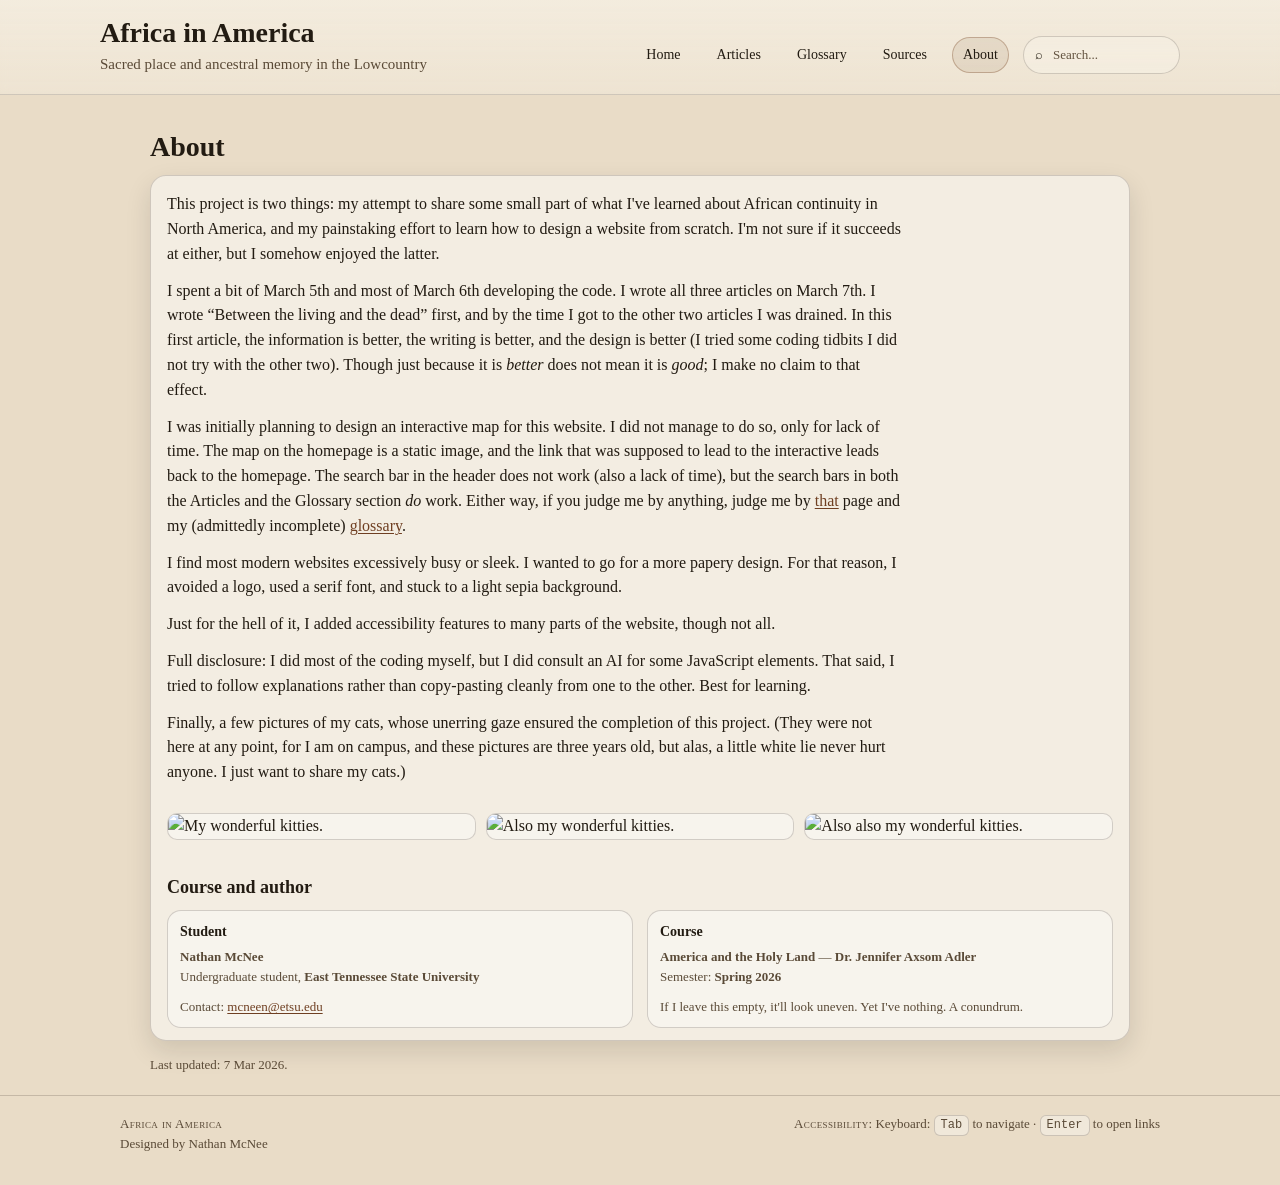
==== about.html @ f9c3b476 "Add files via upload" ====
<!doctype html>
<html lang="en">
<head>
  <meta charset="utf-8" />
  <meta name="viewport" content="width=device-width,initial-scale=1" />
  <title>About | Africa in America</title>

  <link rel="stylesheet" href="styles.css" />
</head>

<body>
  <header class="topbar">
    <div class="wrap topbar-inner">
      <div class="brand">
        <h1>Africa in America</h1>
        <p class="sub">Sacred place and ancestral memory in the Lowcountry</p>
      </div>

      <nav aria-label="Primary">
        <a href="index.html">Home</a>
        <a href="articles.html">Articles</a>
        <a href="glossary.html">Glossary</a>
        <a href="sources.html">Sources</a>
        <a href="about.html" aria-current="page">About</a>
            <div class="hero-tools">
              <label class="pill" aria-label="Search">
                <span aria-hidden="true">⌕</span>
                <input id="q" type="search" placeholder="Search..." />
              </label>
            </div>
      </nav>
    </div>
  </header>

  <main class="wrap">
    <div class="pagewrap">
      <header class="head">
        <h1>About</h1>
      </header>

      <article class="card cardpad content" aria-label="About page content">
        <p>This project is two things: my attempt to share some small part of what I've learned about African continuity in North America, and my painstaking effort to learn how to design a website from scratch. I'm not sure if it succeeds at either, but I somehow enjoyed the latter.</p>

        <p>I spent a bit of March 5th and most of March 6th developing the code. I wrote all three articles on March 7th. I wrote “Between the living and the dead” first, and by the time I got to the other two articles I was drained. In this first article, the information is better, the writing is better, and the design is better (I tried some coding tidbits I did not try with the other two). Though just because it is <em>better</em> does not mean it is <em>good</em>; I make no claim to that effect.</p>
        
        <p>I was initially planning to design an interactive map for this website. I did not manage to do so, only for lack of time. The map on the homepage is a static image, and the link that was supposed to lead to the interactive leads back to the homepage. The search bar in the header does not work (also a lack of time), but the search bars in both the Articles and the Glossary section <em>do</em> work. Either way, if you judge me by anything, judge me by <a href="posts/2026-03-07-between-living-and-dead.html">that</a> page and my (admittedly incomplete) <a href="glossary.html">glossary</a>.</p>

        <p>I find most modern websites excessively busy or sleek. I wanted to go for a more papery design. For that reason, I avoided a logo, used a serif font, and stuck to a light sepia background.</p>
        
        <p>Just for the hell of it, I added accessibility features to many parts of the website, though not all.</p>
      
        <p>Full disclosure: I did most of the coding myself, but I did consult an AI for some JavaScript elements. That said, I tried to follow explanations rather than copy-pasting cleanly from one to the other. Best for learning.</p>

        <p>Finally, a few pictures of my cats, whose unerring gaze ensured the completion of this project. (They were not here at any point, for I am on campus, and these pictures are three years old, but alas, a little white lie never hurt anyone. I just want to share my cats.)</a>

        <div class="cat-grid">
          <figure class="cat-card">
            <img src="images/cat-8.jpg" alt="My wonderful kitties." />
          </figure>

          <figure class="cat-card">
            <img src="images/cat-7.jpg" alt="Also my wonderful kitties." />
          </figure>

          <figure class="cat-card">
            <img src="images/cat-9.jpg" alt="Also also my wonderful kitties." />
          </figure>
        </div>

        <h2>Course and author</h2>
        <div class="meta">
          <div class="box">
            <h3>Student</h3>
            <p>
              <strong>Nathan McNee</strong><br />
              Undergraduate student, <strong>East Tennessee State University</strong>
            </p>
            <p class="small">
              Contact: <a href="mcneen@etsu.edu">mcneen@etsu.edu</a>
            </p>
          </div>

          <div class="box">
            <h3>Course</h3>
            <p>
              <strong>America and the Holy Land</strong> — <strong>Dr. Jennifer Axsom Adler</strong><br />
              Semester: <strong>Spring 2026</strong>
            </p>
            <p class="small">
              If I leave this empty, it'll look uneven. Yet I've nothing. A conundrum.
            </p>
          </div>
        </div>
      </article>

      <p class="small" style="margin-top: 14px;">
        Last updated: <time datetime="2026-03-07">7 Mar 2026</time>.
      </p>
    </div>
  </main>

  <footer>
    <div class="wrap">
      <div class="cols">
        <div>
          <div class="smallcaps">Africa in America</div>
          <div>Designed by Nathan McNee</div>
        </div>
        <div>
          <div><span class="smallcaps">Accessibility</span>: Keyboard: <span class="kbd">Tab</span> to navigate · <span class="kbd">Enter</span> to open links</div>
        </div>
      </div>
    </div>
  </footer>
</body>
</html>
---- styles.css ----
:root{
  --paper: #f6f0e4;
  --paper-2: #efe5d4;
  --paper-3: #e9dcc7;
  --ink: #221b12;
  --muted: #5a4a37;
  --rule: rgba(34, 27, 18, .18);
  --rule-strong: rgba(123, 76, 42, .35);
  --accent: #7b4c2a;
  --accent-soft: rgba(123, 76, 42, .10);
  --link: #6f3f22;
  --card: rgba(255, 255, 255, .48);
  --card-soft: rgba(255, 255, 255, .38);
  --shadow: 0 10px 26px rgba(20, 14, 8, .12);
  --radius: 16px;
  --radius-sm: 12px;
  --max: 1080px;
  --content-max: 980px;
  --post-max: 780px;
}

html{
  height: 100%;
  scroll-behavior: smooth;
}

*,
*::before,
*::after{
  box-sizing: border-box;
}

body{
  min-height: 100%;
  margin: 0;
  background: var(--paper-3);
  color: var(--ink);
  font-family: ui-serif, Georgia, "Times New Roman", Times, serif;
  line-height: 1.55;
  text-rendering: optimizeLegibility;
}

img{
  display: block;
  max-width: 100%;
  height: auto;
}

figure{
  margin: 16px 0 18px;
}

figcaption{
  margin-top: 8px;
  color: var(--muted);
  font-size: 13px;
}

a{
  color: var(--link);
  text-decoration-thickness: 1px;
  text-underline-offset: 2px;
}

a:hover{
  color: var(--accent);
}

button,
input,
textarea,
select{
  font: inherit;
}

button{
  color: inherit;
}

input::placeholder{
  color: var(--muted);
  opacity: .95;
}

.wrap{
  width: min(100%, var(--max));
  margin: 0 auto;
  padding: 0 20px;
}

.topbar{
  margin-bottom: 20px;
  border-bottom: 1px solid var(--rule);
  background: linear-gradient(to bottom, rgba(246, 240, 228, .78), rgba(246, 240, 228, .38));
  backdrop-filter: blur(4px);
}

.topbar-inner{
  display: flex;
  align-items: flex-end;
  justify-content: space-between;
  gap: 18px;
  padding: 18px 0;
}

.brand{
  display: flex;
  flex-direction: column;
  gap: 4px;
  min-width: 240px;
}

.brand h1{
  margin: 0;
  font-size: 28px;
  line-height: 1.1;
  font-weight: 650;
}

.brand .sub{
  margin: 0;
  max-width: 48ch;
  color: var(--muted);
  font-size: 15px;
}

nav{
  display: flex;
  flex-wrap: wrap;
  align-items: center;
  justify-content: flex-end;
  gap: 10px 14px;
  padding-bottom: 2px;
}

nav a{
  display: inline-block;
  padding: 6px 10px;
  border: 1px solid transparent;
  border-radius: 999px;
  color: var(--ink);
  text-decoration: none;
  font-size: 14px;
}

nav a:hover{
  background: rgba(255, 255, 255, .35);
  border-color: var(--rule);
}

nav a[aria-current="page"]{
  background: var(--accent-soft);
  border-color: var(--rule-strong);
}

.hero-tools{
  display: flex;
  align-items: center;
  justify-content: flex-end;
  gap: 10px;
  flex-wrap: wrap;
}

.pill{
  display: inline-flex;
  align-items: center;
  gap: 8px;
  min-height: 38px;
  padding: 7px 11px;
  border: 1px solid var(--rule);
  border-radius: 999px;
  background: rgba(246, 240, 228, .65);
  color: var(--ink);
  font-size: 13px;
}

.pill input{
  width: 18ch;
  border: 0;
  outline: 0;
  background: transparent;
  color: var(--ink);
}

main{
  padding: 22px 0 52px;
}

.grid{
  display: grid;
  grid-template-columns: 1.6fr 1fr;
  gap: 22px;
  align-items: start;
}

.pagewrap,
.archive-wrap{
  max-width: var(--content-max);
  margin: 0 auto;
}

.postwrap{
  max-width: var(--post-max);
  margin: 0 auto;
}

.head,
.archive-head{
  padding: 16px 0 6px;
}

.head h1,
.archive-head h1{
  margin: 0 0 6px;
  font-size: 28px;
  line-height: 1.15;
}

.head p,
.archive-head p{
  margin: 0;
  max-width: 86ch;
  color: var(--muted);
}

.card{
  overflow: hidden;
  border: 1px solid var(--rule);
  border-radius: var(--radius);
  background: var(--card);
  box-shadow: var(--shadow);
}

.card-pad,
.cardpad,
.listcard,
.sidecard,
.glosscard,
.postcard{
  padding: 16px;
}

.card-pad{
  padding-bottom: 14px;
}

.cardpad,
.listcard,
.glosscard{
  padding-bottom: 12px;
}

.postcard{
  padding: 18px 18px 16px;
}

.section-title{
  margin: 0 0 10px;
  font-size: 16px;
  line-height: 1.25;
  font-weight: 650;
}

.rule,
.divider{
  height: 1px;
  margin: 14px 0;
  background: var(--rule);
}

.fine,
.small,
.mini,
.countline,
.empty,
.byline,
.crumbs{
  color: var(--muted);
  font-size: 13px;
}

.fine{
  margin: 0;
}

.small{
  margin: 0;
}

.mini{
  margin: 0 0 10px;
  max-width: 90ch;
}

.countline{
  margin-top: 10px;
}

.empty{
  display: none;
  padding-top: 12px;
}

.smallcaps{
  font-variant: small-caps;
  letter-spacing: .03em;
}

.kbd{
  display: inline-block;
  padding: 2px 6px;
  border: 1px solid var(--rule);
  border-radius: 6px;
  background: rgba(255, 255, 255, .35);
  color: var(--muted);
  font-family: ui-monospace, SFMono-Regular, Menlo, Monaco, Consolas, "Liberation Mono", monospace;
  font-size: 12px;
  line-height: 1.2;
}

.btn{
  cursor: pointer;
  padding: 7px 12px;
  border: 1px solid rgba(123, 76, 42, .45);
  border-radius: 999px;
  background: var(--accent-soft);
  color: var(--ink);
  font-size: 13px;
}

.btn:hover{
  background: rgba(123, 76, 42, .16);
}

.controls{
  display: flex;
  flex-wrap: wrap;
  align-items: center;
  gap: 10px;
  margin-top: 14px;
}

.search{
  display: flex;
  align-items: center;
  gap: 10px;
  width: min(560px, 100%);
  min-height: 42px;
  padding: 10px 12px;
  border: 1px solid var(--rule);
  border-radius: 999px;
  background: var(--card-soft);
}

.archive-head .search{
  width: min(520px, 100%);
}

.search input{
  width: 100%;
  border: 0;
  outline: 0;
  background: transparent;
  color: var(--ink);
  font-size: 14px;
}

.chiprow,
.tagset,
.tags,
.toc{
  justify-content: flex-start;
  display: flex;
  flex-wrap: wrap;
  gap: 8px;
}

.chiprow{
  margin-top: 10px;
}

.chip,
.tag,
.toc a{
  display: inline-flex;
  align-items: center;
  gap: 6px;
  min-height: 30px;
  padding: 4px 10px;
  border: 1px solid var(--rule);
  border-radius: 999px;
  background: rgba(246, 240, 228, .65);
  color: var(--ink);
  font-size: 13px;
  text-decoration: none;
}

.tag{
  min-height: auto;
  padding: 4px 8px;
  background: rgba(255, 255, 255, .30);
  color: var(--muted);
  font-size: 12px;
}

.chip{
  cursor: pointer;
  user-select: none;
}

.chip[aria-pressed="true"],
.toc a:hover{
  background: var(--accent-soft);
  border-color: var(--rule-strong);
}

.hero{
  display: grid;
  grid-template-columns: 1fr;
  gap: 12px;
}

.hero-head{
  display: flex;
  align-items: flex-end;
  justify-content: space-between;
  gap: 12px;
  padding: 16px 16px 10px;
  border-bottom: 1px solid var(--rule);
  background: linear-gradient(to bottom, rgba(255, 255, 255, .42), rgba(255, 255, 255, .18));
}

.hero-title{
  margin: 0;
  font-size: 20px;
  line-height: 1.2;
  font-weight: 650;
}

.map{
  position: relative;
  border-bottom: 1px solid var(--rule);
  background: none;
  overflow: hidden;
}

.map::before{
  content: "";
  position: absolute;
  inset: 14px;
  border: 1px dashed rgba(34, 27, 18, .22);
  border-radius: 14px;
  background: radial-gradient(600px 300px at 60% 35%, rgba(255, 255, 255, .35), transparent 65%);
  pointer-events: none;
}

.map-label{
  position: absolute;
  top: 18px;
  left: 18px;
  max-width: 44ch;
  padding: 8px 10px;
  border: 1px solid var(--rule);
  border-radius: 12px;
  background: rgba(246, 240, 228, .78);
  color: var(--muted);
  font-size: 13px;
}

.map-legend{
  position: absolute;
  right: 18px;
  bottom: 18px;
  display: flex;
  flex-direction: column;
  align-items: flex-end;
  gap: 8px;
}

.legend-item{
  display: flex;
  align-items: center;
  gap: 8px;
  padding: 6px 10px;
  border: 1px solid var(--rule);
  border-radius: 999px;
  background: rgba(246, 240, 228, .72);
  color: var(--muted);
  font-size: 13px;
}

.dot{
  width: 10px;
  height: 10px;
  border-radius: 999px;
  background: rgba(123, 76, 42, .55);
  box-shadow: 0 0 0 3px rgba(123, 76, 42, .18);
}

.feed{
  margin-top: 22px;
}

.post{
  padding: 14px 0;
  border-top: 1px solid var(--rule);
}

.post:first-child{
  padding-top: 0;
  border-top: 0;
}

.post h3{
  margin: 0 0 4px;
  font-size: 18px;
  line-height: 1.25;
}

.post .meta{
  margin: 0 0 8px;
  color: var(--muted);
  font-size: 13px;
}

.post p{
  margin: 0 0 10px;
  max-width: 78ch;
}

.readmore{
  font-size: 13px;
}

.side .card{
  position: sticky;
  top: 14px;
}

.list{
  display: flex;
  flex-direction: column;
  gap: 10px;
  margin: 0;
  padding: 0;
  list-style: none;
}

.list a{
  text-decoration: none;
}

.item{
  padding: 10px;
  border: 1px solid var(--rule);
  border-radius: var(--radius-sm);
  background: rgba(255, 255, 255, .36);
}

.item .title{
  margin: 0 0 4px;
  color: var(--ink);
  font-size: 14px;
  line-height: 1.25;
  font-weight: 650;
}

.item .meta{
  margin: 0;
  color: var(--muted);
  font-size: 13px;
}

.explore{
  margin-top: 22px;
}

.tiles{
  display: grid;
  grid-template-columns: repeat(3, 1fr);
  gap: 14px;
}

.tile{
  min-height: 140px;
  padding: 14px 14px 12px;
  border: 1px solid var(--rule);
  border-radius: var(--radius);
  background: rgba(255, 255, 255, .42);
  box-shadow: 0 8px 20px rgba(20, 14, 8, .08);
}

.tile h3{
  margin: 0 0 6px;
  font-size: 16px;
  line-height: 1.2;
}

.tile p{
  margin: 0 0 10px;
  color: var(--muted);
  font-size: 14px;
}

.tile .go{
  display: inline-block;
  font-size: 13px;
}

.year{
  margin: 18px 0 10px;
  font-size: 16px;
  font-weight: 650;
}

.postlist{
  margin: 0;
  padding: 0;
  list-style: none;
}

.postitem{
  padding: 14px 0;
  border-top: 1px solid var(--rule);
}

.postitem:first-child{
  padding-top: 0;
  border-top: 0;
}

.ptitle{
  margin: 0 0 4px;
  font-size: 18px;
  line-height: 1.25;
  font-weight: 650;
}

.pmeta{
  margin: 0 0 8px;
  color: var(--muted);
  font-size: 13px;
}

.pexcerpt{
  margin: 0 0 10px;
  max-width: 78ch;
}

.sidecard p{
  margin: 0 0 10px;
  color: var(--muted);
}

.sidecard .rule{
  margin: 12px 0;
}

.jump{
  margin-top: 0px;
  color: var(--muted);
  font-size: 13px;
}

.jump a{
  margin-right: 8px;
  color: var(--link);
  text-decoration: none;
}

.jump a:hover,
dt a:hover,
.see a:hover{
  text-decoration: underline;
}

.letter{
  margin: 18px 0 8px;
  font-size: 25px;
  font-weight: 700;
}

.dl{
  margin: 0;
  padding: 0;
}

.entry{
  padding: 14px 0;
  border-top: 1px solid var(--rule);
}

.entry:first-of-type{
  padding-top: 0;
  border-top: 0;
}

.termline{
  display: flex;
  flex-wrap: wrap;
  align-items: baseline;
  gap: 10px;
  margin-bottom: 6px;
}

dt{
  margin: 0;
  font-size: 18px;
  line-height: 1.2;
  font-weight: 700;
}

dt a{
  color: var(--ink);
  text-decoration: none;
}

dd{
  margin: 0;
  max-width: 92ch;
}

.see{
  margin-top: 8px;
  color: var(--muted);
  font-size: 13px;
}

.see a{
  color: var(--link);
  text-decoration: none;
}

.refs{
  margin-top: 18px;
  padding-top: 14px;
  border-top: 1px solid var(--rule);
}

.refs h2{
  margin: 0 0 8px;
  font-size: 16px;
}

.refs p{
  margin: 0 0 10px;
  color: var(--muted);
}

.refs ul{
  margin: 0;
  padding-left: 18px;
  color: var(--muted);
  font-size: 13px;
}

.toc{
  gap: 10px;
  margin-top: 12px;
  font-size: 13px;
}

.note,
.callout{
  margin: 14px 0 16px;
  padding: 12px 12px 10px;
  border: 1px solid var(--rule);
  border-radius: 14px;
}

.note{
  margin-top: 12px;
  background: var(--card-soft);
  color: var(--muted);
  font-size: 13px;
  line-height: 1.5;
}

.callout{
  background: rgba(246, 240, 228, .55);
  color: var(--muted);
  font-size: 13px;
  line-height: 1.5;
}

.callout strong{
  color: var(--ink);
}

.section{
  margin-top: 18px;
}

.section h2{
  margin: 0 0 10px;
  font-size: 18px;
  font-weight: 700;
}

.subhead{
  margin: 14px 0 8px;
  color: var(--muted);
  font-size: 14px;
  font-weight: 700;
  letter-spacing: .02em;
}

ol.bib{
  margin: 0;
  padding-left: 18px;
}

ol.bib li{
  margin: 0 0 10px;
}

ol.bib li em{
  font-style: italic;
}

.bib small{
  color: var(--muted);
}

.crumbs{
  margin: 10px 0;
}

.crumbs a{
  color: var(--muted);
}

.postcard h1{
  margin: 6px 0 8px;
  font-size: 30px;
  line-height: 1.15;
}

.byline{
  margin: 0 0 14px;
}

.lede{
  margin: 10px 0 14px;
  max-width: 88ch;
  color: var(--ink);
  font-size: 16px;
}

.postcard > .lede{
  font-size: 17px;
}

.content h2{
  margin: 18px 0 8px;
  font-size: 18px;
  line-height: 1.25;
  font-weight: 700;
}

.content h3{
  margin: 18px 0 8px;
  font-size: 16px;
  line-height: 1.25;
}

.content p{
  margin: 0 0 12px;
  max-width: 92ch;
}

.content ul{
  margin: 0 0 12px;
  padding-left: 18px;
}

.content li{
  margin: 0 0 6px;
}

blockquote{
  margin: 14px 0 16px;
  padding: 10px 12px;
  border-left: 3px solid rgba(123, 76, 42, .35);
  border-radius: 12px;
  background: rgba(255, 255, 255, .28);
  color: var(--muted);
}

sup a,
.fn-back{
  text-decoration: none;
}

.fn-back{
  margin-left: 8px;
}

.footnotes{
  margin-top: 18px;
  padding-top: 14px;
  border-top: 1px solid var(--rule);
}

.footnotes h2{
  margin: 0 0 10px;
  font-size: 16px;
}

.footnotes ol{
  margin: 0;
  padding-left: 18px;
}

.footnotes li{
  margin: 0 0 10px;
  color: var(--muted);
  font-size: 13px;
}

.postnav{
  display: flex;
  justify-content: space-between;
  gap: 14px;
  margin-top: 18px;
  color: var(--muted);
  font-size: 13px;
}

.postnav a{
  color: var(--link);
}

.content .meta{
  display: grid;
  grid-template-columns: 1fr 1fr;
  gap: 14px;
  margin-top: 12px;
}

.box{
  padding: 12px 12px 10px;
  border: 1px solid var(--rule);
  border-radius: 14px;
  background: var(--card-soft);
}

.box h3{
  margin: 0 0 6px;
  color: var(--ink);
  font-size: 14px;
  font-weight: 700;
}

.box p{
  margin: 0 0 10px;
  color: var(--muted);
  font-size: 13px;
}

.box p:last-child{
  margin-bottom: 0;
}

.cat-plate{
  margin-top: 18px;
  padding-top: 14px;
  border-top: 1px solid var(--rule);
}

.cat-grid{
  display: grid;
  grid-template-columns: repeat(3, 1fr);
  gap: 10px;
  margin-top: 0px;
}

.cat-card{
  overflow: hidden;
  border: 1px solid var(--rule);
  border-radius: 10px;
  background: var(--card-soft);
}

.cat-card img{
  width: 100%;
  height: 100%;
  object-fit: cover;
}

.cat-cap{
  padding: 10px 10px 8px;
  color: var(--muted);
  font-size: 13px;
}

footer{
  margin-top: 20px;
  padding: 18px 0 30px;
  border-top: 1px solid var(--rule);
  color: var(--muted);
  font-size: 13px;
}

footer .cols{
  display: flex;
  flex-wrap: wrap;
  align-items: flex-start;
  justify-content: space-between;
  gap: 14px 24px;
}

@media (max-width: 960px){
  .grid,
  .tiles{
    grid-template-columns: 1fr;
  }

  nav{
    justify-content: flex-start;
  }

  .topbar-inner{
    flex-direction: column;
    align-items: flex-start;
  }

  .side .card{
    position: static;
  }

  .archive-wrap{
    max-width: var(--post-max);
  }
}

@media (max-width: 860px){
  .content .meta,
  .cat-grid{
    grid-template-columns: 1fr;
  }
}

@media (max-width: 640px){
  .wrap{
    padding: 0 16px;
  }

  .brand h1,
  .head h1,
  .archive-head h1{
    font-size: 24px;
  }

  .hero-head,
  .card-pad,
  .cardpad,
  .listcard,
  .sidecard,
  .glosscard,
  .postcard{
    padding-left: 14px;
    padding-right: 14px;
  }

  .map::before,
  .map-label,
  .map-legend{
    display: none;
  }

  .postnav{
    flex-direction: column;
  }

  .pill{
    width: 100%;
  }

  .pill input,
  .search{
    width: 100%;
  }
}
.image-row{
  display: flex;
  gap: 16px;
  align-items: stretch;
  flex-wrap: wrap;
  margin: 18px 0;
}

.image-row figure{
  flex: 1 1 300px;
  margin: 0;
  display: flex;
  flex-direction: column;
}

.image-row img{
  display: block;
  width: 100%;
  height: 500px;
  object-fit: cover;
  border-radius: 10px;
}

.image-row figcaption{
  margin-top: 8px;
  font-size: 14px;
  color: var(--muted);
}
sup {
  font-size: 0.75em;
  line-height: 0;
  vertical-align: super;
}

.post-layout{
  display: grid;
  grid-template-columns: 260px minmax(0, 1fr);
  gap: 24px;
  align-items: start;
}

.post-layout .postwrap{
  max-width: none;
  min-width: 0;
}

.post-toc{
  position: sticky;
  top: 18px;
  align-self: start;
  border: 1px solid var(--rule);
  border-radius: 16px;
  background: rgba(246,240,228,.65);
  box-shadow: var(--shadow);
  padding: 16px 16px 14px;
}

.post-toc h2{
  margin: 0 0 10px;
  font-size: 15px;
  line-height: 1.2;
}

.post-toc p{
  margin: 0 0 10px;
  font-size: 13px;
  color: var(--muted);
}

.post-toc ol{
  margin: 0;
  padding-left: 18px;
}

.post-toc li{
  margin: 0 0 8px;
  color: var(--ink);
  font-size: 14px;
  line-height: 1.35;
}

.post-toc a{
  color: var(--link);
  text-decoration: none;
}

.post-toc a:hover{
  text-decoration: underline;
}

.post-toc .toc-back{
  margin-top: 12px;
  font-size: 13px;
  color: var(--muted);
}

.post-toc .toc-back a{
  color: var(--muted);
}

.content h2[id],
#footnotes{
  scroll-margin-top: 96px;
}

@media (max-width: 980px){
  .post-layout{
    grid-template-columns: 1fr;
  }

  .post-toc{
    position: static;
  }
}

.post-layout{
  display: grid;
  grid-template-columns: 260px minmax(0, 1fr);
  gap: 24px;
  align-items: start;
}

.post-layout .postwrap{
  max-width: none;
  min-width: 0;
}

.post-toc{
  position: sticky;
  top: 18px;
  align-self: start;
  border: 1px solid var(--rule);
  border-radius: 16px;
  background: rgba(246,240,228,.65);
  box-shadow: var(--shadow);
  padding: 16px 16px 14px;
}

.post-toc h2{
  margin: 0 0 10px;
  font-size: 15px;
  line-height: 1.2;
}

.post-toc p{
  margin: 0 0 10px;
  font-size: 13px;
  color: var(--muted);
}

.post-toc ol{
  margin: 0;
  padding-left: 18px;
}

.post-toc li{
  margin: 0 0 8px;
  color: var(--ink);
  font-size: 14px;
  line-height: 1.35;
}

.post-toc a{
  color: var(--link);
  text-decoration: none;
}

.post-toc a:hover{
  text-decoration: underline;
}

.post-toc .toc-back{
  margin-top: 12px;
  font-size: 13px;
  color: var(--muted);
}

.post-toc .toc-back a{
  color: var(--muted);
}

.content h2[id],
#footnotes{
  scroll-margin-top: 96px;
}

@media (max-width: 980px){
  .post-layout{
    grid-template-columns: 1fr;
  }

  .post-toc{
    position: static;
  }
}
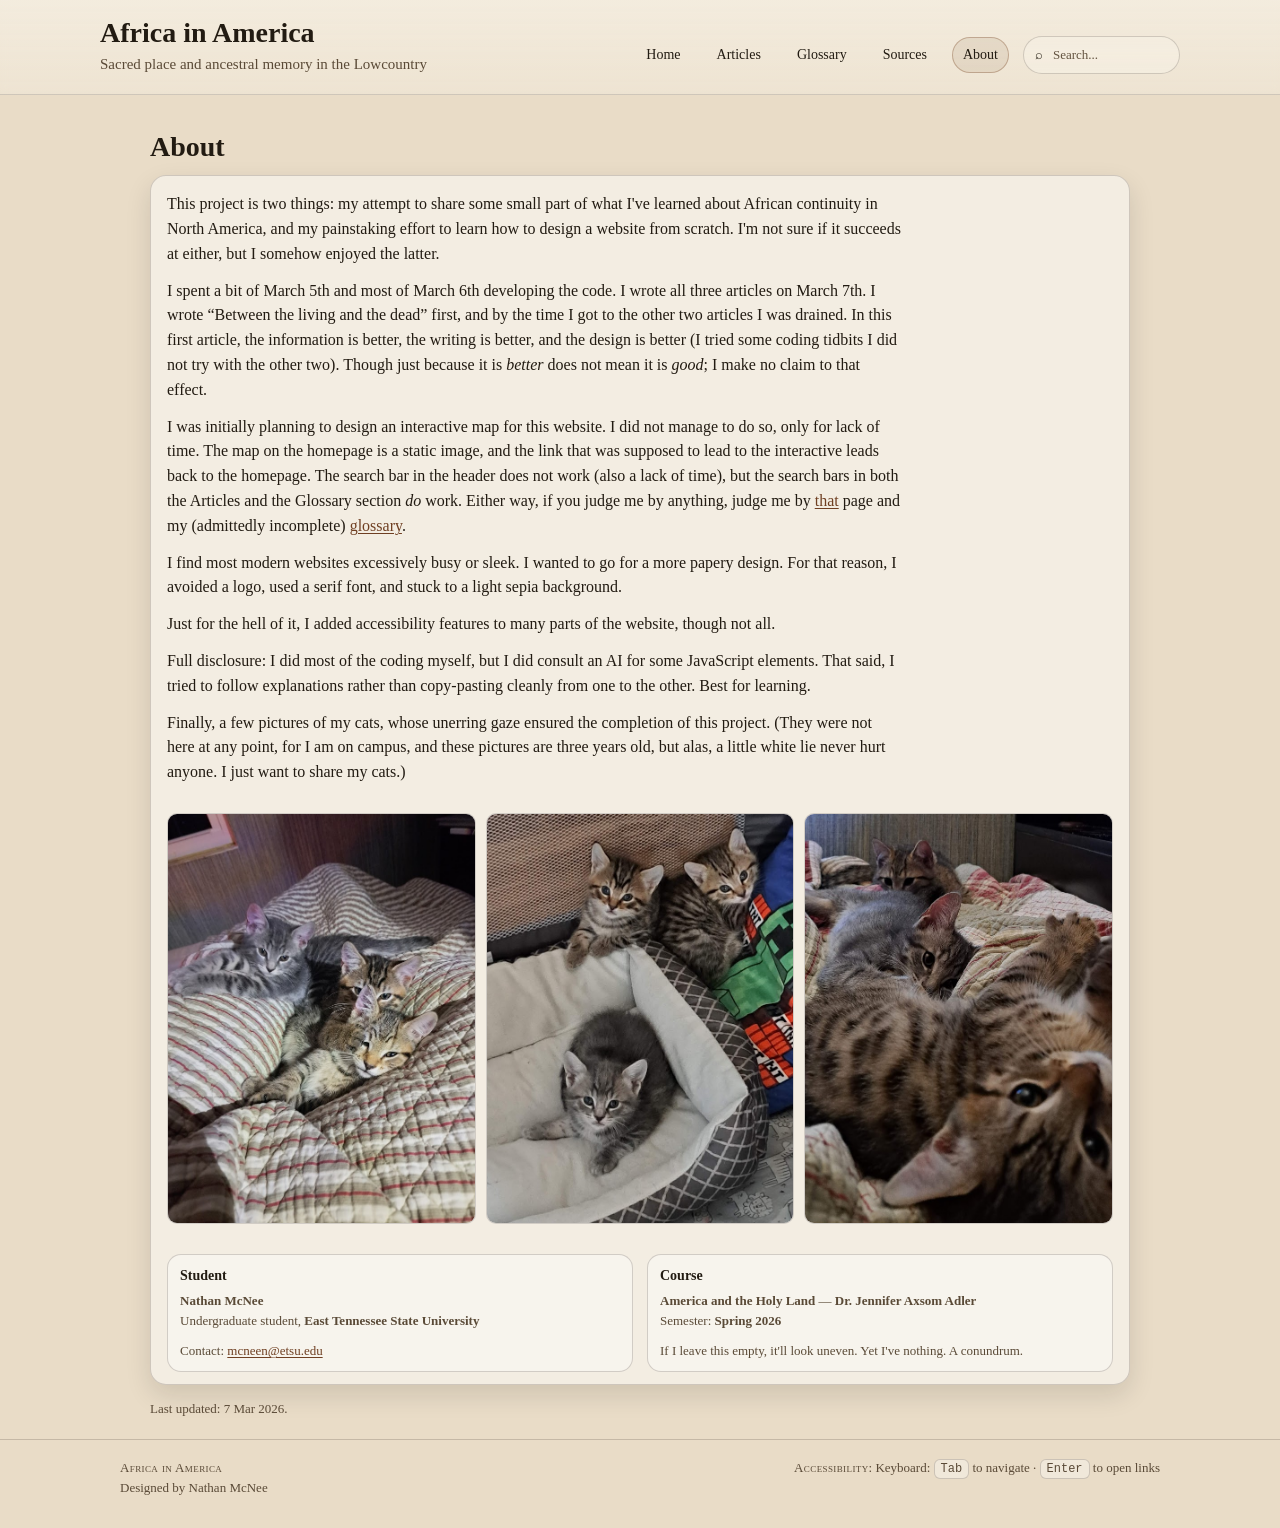
==== commit e231a189: "Add files via upload" ====
--- a/about.html
+++ b/about.html
@@ -67,7 +67,6 @@
           </figure>
         </div>
 
-        <h2>Course and author</h2>
         <div class="meta">
           <div class="box">
             <h3>Student</h3>
